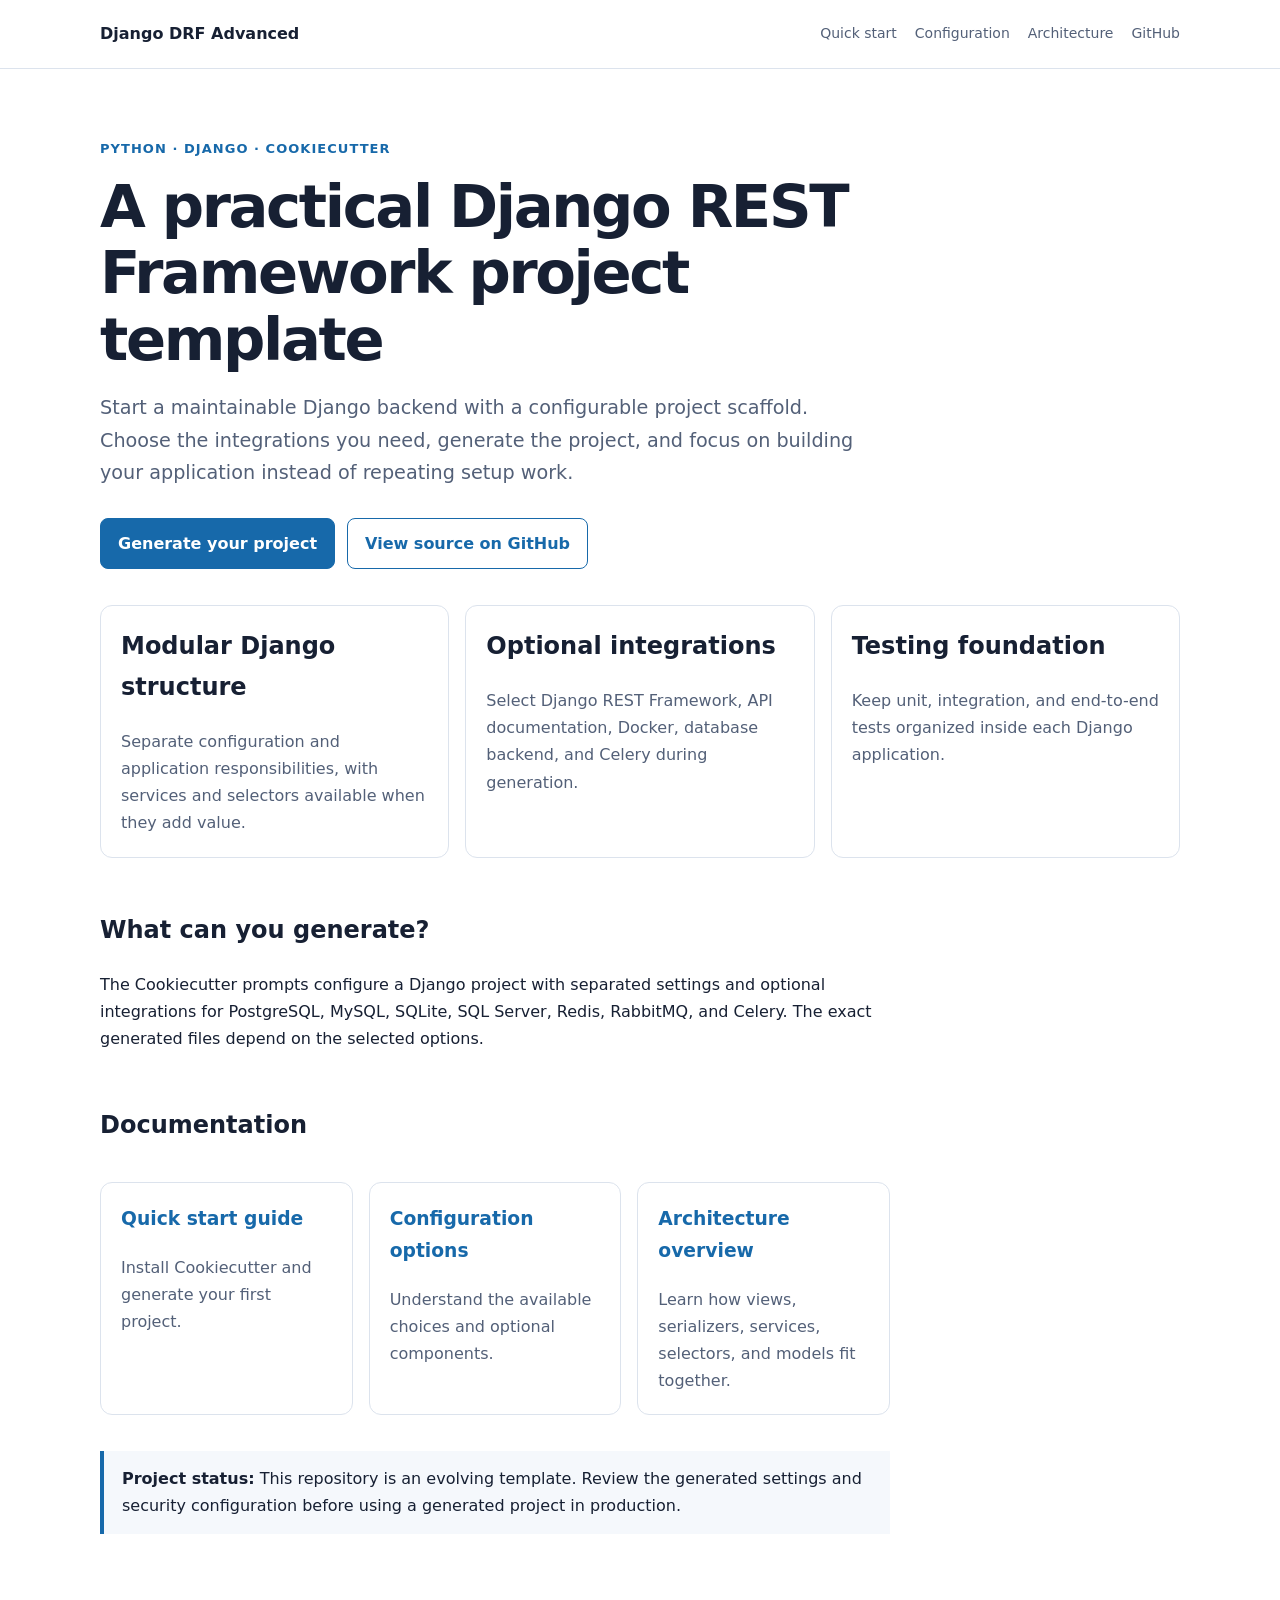
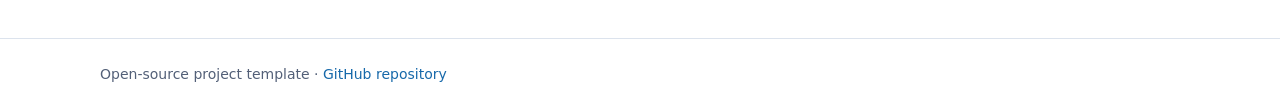
==== docs/index.html @ c94b9cd7 "docs: avoid implying an unselected project license" ====
<!doctype html>
<html lang="en">
<head>
  <meta charset="utf-8">
  <meta name="viewport" content="width=device-width, initial-scale=1">
  <title>Django REST Framework Cookiecutter Template | Django DRF Advanced</title>
  <meta name="description" content="Generate a configurable Django and Django REST Framework project with a modular architecture, optional Docker, Celery, database integrations, and organized tests.">
  <meta name="robots" content="index,follow,max-image-preview:large">
  <link rel="canonical" href="https://vahiddev7.github.io/cookiecutter-django-drf-advanced/">
  <meta property="og:type" content="website">
  <meta property="og:title" content="Django REST Framework Cookiecutter Template">
  <meta property="og:description" content="A configurable Django project template with optional DRF, Docker, Celery, and database integrations.">
  <meta property="og:url" content="https://vahiddev7.github.io/cookiecutter-django-drf-advanced/">
  <meta name="twitter:card" content="summary">
  <link rel="stylesheet" href="assets/site.css">
  <script type="application/ld+json">
  {
    "@context": "https://schema.org",
    "@type": "SoftwareSourceCode",
    "name": "Django DRF Advanced Cookiecutter",
    "description": "A configurable Cookiecutter template for Django and Django REST Framework projects with optional Docker, Celery, and database integrations.",
    "codeRepository": "https://github.com/vahiddev7/cookiecutter-django-drf-advanced",
    "programmingLanguage": ["Python"],
    "runtimePlatform": "Python 3.10+",
    "applicationCategory": "DeveloperApplication",
  }
  </script>
</head>
<body>
<header class="site-header"><div class="header-inner">
  <a class="brand" href="./">Django DRF Advanced</a>
  <nav aria-label="Main navigation"><a href="quickstart.html">Quick start</a><a href="configuration.html">Configuration</a><a href="architecture.html">Architecture</a><a href="https://github.com/vahiddev7/cookiecutter-django-drf-advanced">GitHub</a></nav>
</div></header>
<main><div class="container">
  <section class="hero">
    <p class="eyebrow">Python · Django · Cookiecutter</p>
    <h1>A practical Django REST Framework project template</h1>
    <p class="lead">Start a maintainable Django backend with a configurable project scaffold. Choose the integrations you need, generate the project, and focus on building your application instead of repeating setup work.</p>
    <div class="actions"><a class="button" href="quickstart.html">Generate your project</a><a class="button secondary" href="https://github.com/vahiddev7/cookiecutter-django-drf-advanced">View source on GitHub</a></div>
  </section>
  <section class="grid" aria-label="Template capabilities">
    <article class="card"><h2>Modular Django structure</h2><p>Separate configuration and application responsibilities, with services and selectors available when they add value.</p></article>
    <article class="card"><h2>Optional integrations</h2><p>Select Django REST Framework, API documentation, Docker, database backend, and Celery during generation.</p></article>
    <article class="card"><h2>Testing foundation</h2><p>Keep unit, integration, and end-to-end tests organized inside each Django application.</p></article>
  </section>
  <section class="content">
    <h2>What can you generate?</h2>
    <p>The Cookiecutter prompts configure a Django project with separated settings and optional integrations for PostgreSQL, MySQL, SQLite, SQL Server, Redis, RabbitMQ, and Celery. The exact generated files depend on the selected options.</p>
    <h2>Documentation</h2>
    <div class="grid">
      <article class="card"><h3><a href="quickstart.html">Quick start guide</a></h3><p>Install Cookiecutter and generate your first project.</p></article>
      <article class="card"><h3><a href="configuration.html">Configuration options</a></h3><p>Understand the available choices and optional components.</p></article>
      <article class="card"><h3><a href="architecture.html">Architecture overview</a></h3><p>Learn how views, serializers, services, selectors, and models fit together.</p></article>
    </div>
    <div class="note"><strong>Project status:</strong> This repository is an evolving template. Review the generated settings and security configuration before using a generated project in production.</div>
  </section>
</div></main>
<footer class="site-footer"><div class="container">Open-source project template · <a href="https://github.com/vahiddev7/cookiecutter-django-drf-advanced">GitHub repository</a></div></footer>
</body></html>
---- docs/assets/site.css ----
:root{color-scheme:light;--ink:#172033;--muted:#536078;--line:#dce3ed;--surface:#f5f8fc;--brand:#1769aa;--brand-dark:#104c7d;--code:#101827}*{box-sizing:border-box}html{scroll-behavior:smooth}body{margin:0;background:#fff;color:var(--ink);font:16px/1.7 system-ui,-apple-system,BlinkMacSystemFont,"Segoe UI",sans-serif}a{color:var(--brand);text-decoration:none}a:hover{text-decoration:underline}.site-header{border-bottom:1px solid var(--line);background:#fff}.header-inner,.container{width:min(1080px,calc(100% - 40px));margin:auto}.header-inner{min-height:68px;display:flex;align-items:center;justify-content:space-between;gap:24px}.brand{font-weight:750;color:var(--ink)}nav{display:flex;flex-wrap:wrap;gap:18px;font-size:14px}nav a{color:var(--muted)}main{padding:56px 0 80px}.eyebrow{color:var(--brand);font-size:13px;font-weight:700;letter-spacing:.08em;text-transform:uppercase}.hero{max-width:820px}.hero h1{font-size:clamp(2.2rem,5vw,3.7rem);line-height:1.12;letter-spacing:-.04em;margin:14px 0}.lead{font-size:1.2rem;color:var(--muted);max-width:760px}.actions{display:flex;flex-wrap:wrap;gap:12px;margin:28px 0}.button{display:inline-block;padding:11px 17px;border:1px solid var(--brand);border-radius:8px;background:var(--brand);color:#fff;font-weight:650}.button.secondary{background:#fff;color:var(--brand)}.grid{display:grid;grid-template-columns:repeat(auto-fit,minmax(220px,1fr));gap:16px;margin:36px 0}.card{border:1px solid var(--line);border-radius:12px;padding:20px;background:#fff}.card h2,.card h3{margin-top:0}.card p{color:var(--muted);margin-bottom:0}.content{max-width:790px}.content h1{font-size:2.5rem;line-height:1.2;letter-spacing:-.03em}.content h2{margin-top:2.2em}.content li{margin:.35em 0}pre{overflow:auto;padding:18px;border-radius:10px;background:var(--code);color:#e7edf7;font-size:14px;line-height:1.6}code{font-family:ui-monospace,SFMono-Regular,Consolas,monospace}p code,li code{background:var(--surface);padding:.15em .35em;border-radius:4px}.note{border-left:4px solid var(--brand);background:var(--surface);padding:14px 18px;margin:24px 0}.site-footer{border-top:1px solid var(--line);padding:24px 0;color:var(--muted);font-size:14px}.breadcrumbs{font-size:14px;color:var(--muted);margin-bottom:20px}@media(max-width:640px){.header-inner{align-items:flex-start;flex-direction:column;padding:16px 0}.header-inner nav{gap:12px}main{padding-top:36px}}
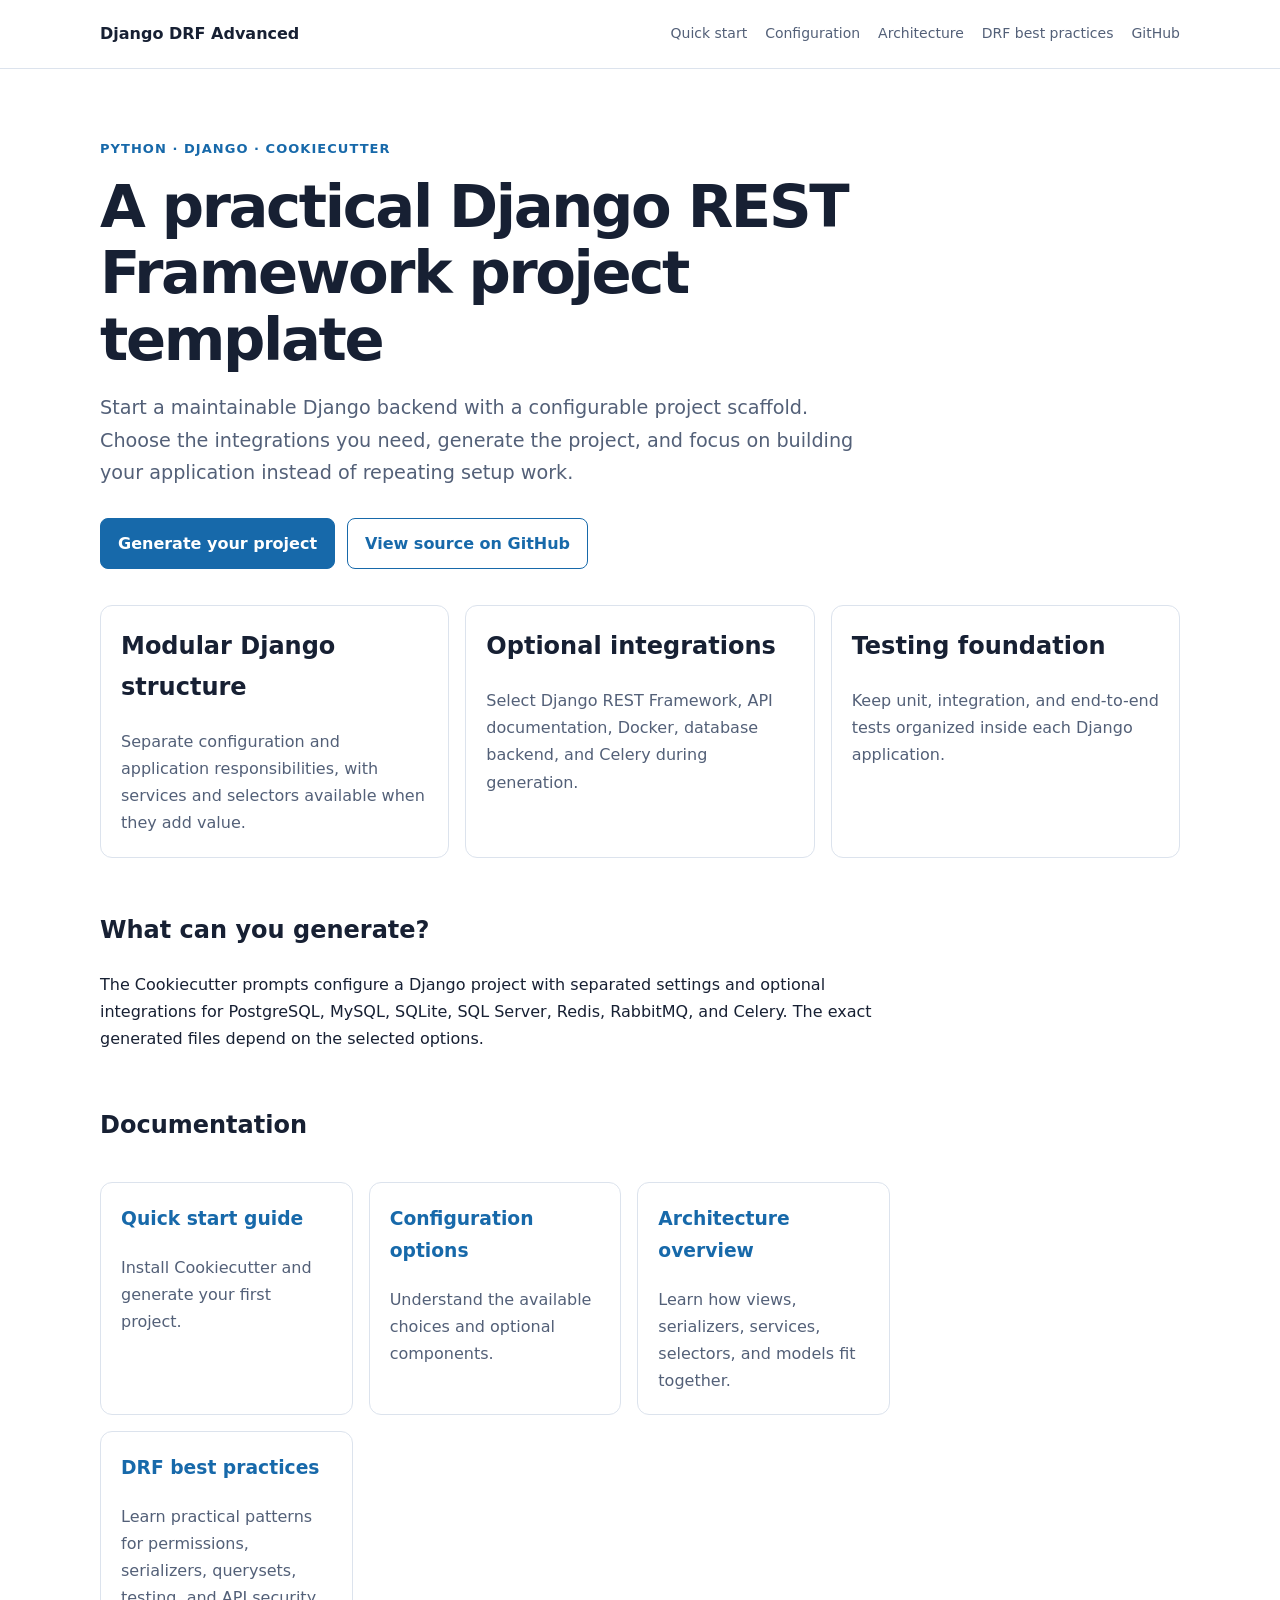
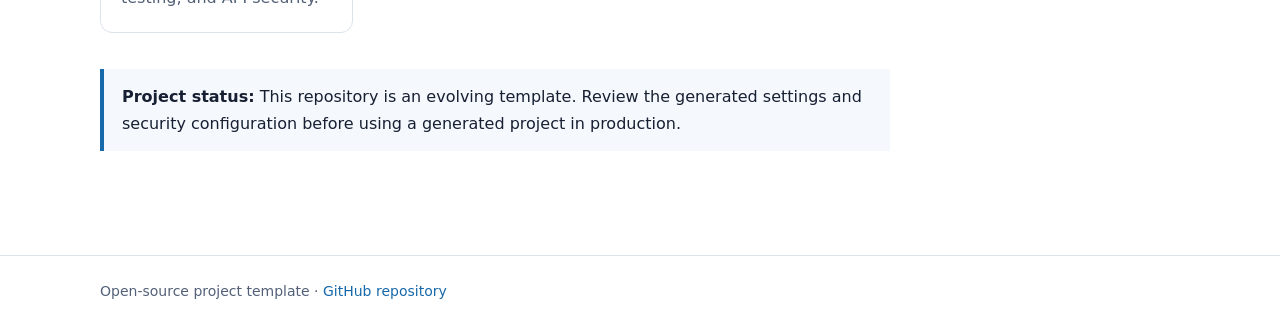
==== commit 666e2f4d: "Link DRF best practices guide from documentation home" ====
--- a/docs/index.html
+++ b/docs/index.html
@@ -3,6 +3,7 @@
 <head>
   <meta charset="utf-8">
   <meta name="viewport" content="width=device-width, initial-scale=1">
+  <meta name="google-site-verification" content="gQjxbUO_os3JFua4T_cHEDO8AVXbyuTZVgLGHWlQlFA">
   <title>Django REST Framework Cookiecutter Template | Django DRF Advanced</title>
   <meta name="description" content="Generate a configurable Django and Django REST Framework project with a modular architecture, optional Docker, Celery, database integrations, and organized tests.">
   <meta name="robots" content="index,follow,max-image-preview:large">
@@ -22,14 +23,14 @@
     "codeRepository": "https://github.com/vahiddev7/cookiecutter-django-drf-advanced",
     "programmingLanguage": ["Python"],
     "runtimePlatform": "Python 3.10+",
-    "applicationCategory": "DeveloperApplication",
+    "applicationCategory": "DeveloperApplication"
   }
   </script>
 </head>
 <body>
 <header class="site-header"><div class="header-inner">
   <a class="brand" href="./">Django DRF Advanced</a>
-  <nav aria-label="Main navigation"><a href="quickstart.html">Quick start</a><a href="configuration.html">Configuration</a><a href="architecture.html">Architecture</a><a href="https://github.com/vahiddev7/cookiecutter-django-drf-advanced">GitHub</a></nav>
+  <nav aria-label="Main navigation"><a href="quickstart.html">Quick start</a><a href="configuration.html">Configuration</a><a href="architecture.html">Architecture</a><a href="drf-best-practices.html">DRF best practices</a><a href="https://github.com/vahiddev7/cookiecutter-django-drf-advanced">GitHub</a></nav>
 </div></header>
 <main><div class="container">
   <section class="hero">
@@ -51,6 +52,7 @@
       <article class="card"><h3><a href="quickstart.html">Quick start guide</a></h3><p>Install Cookiecutter and generate your first project.</p></article>
       <article class="card"><h3><a href="configuration.html">Configuration options</a></h3><p>Understand the available choices and optional components.</p></article>
       <article class="card"><h3><a href="architecture.html">Architecture overview</a></h3><p>Learn how views, serializers, services, selectors, and models fit together.</p></article>
+      <article class="card"><h3><a href="drf-best-practices.html">DRF best practices</a></h3><p>Learn practical patterns for permissions, serializers, querysets, testing, and API security.</p></article>
     </div>
     <div class="note"><strong>Project status:</strong> This repository is an evolving template. Review the generated settings and security configuration before using a generated project in production.</div>
   </section>
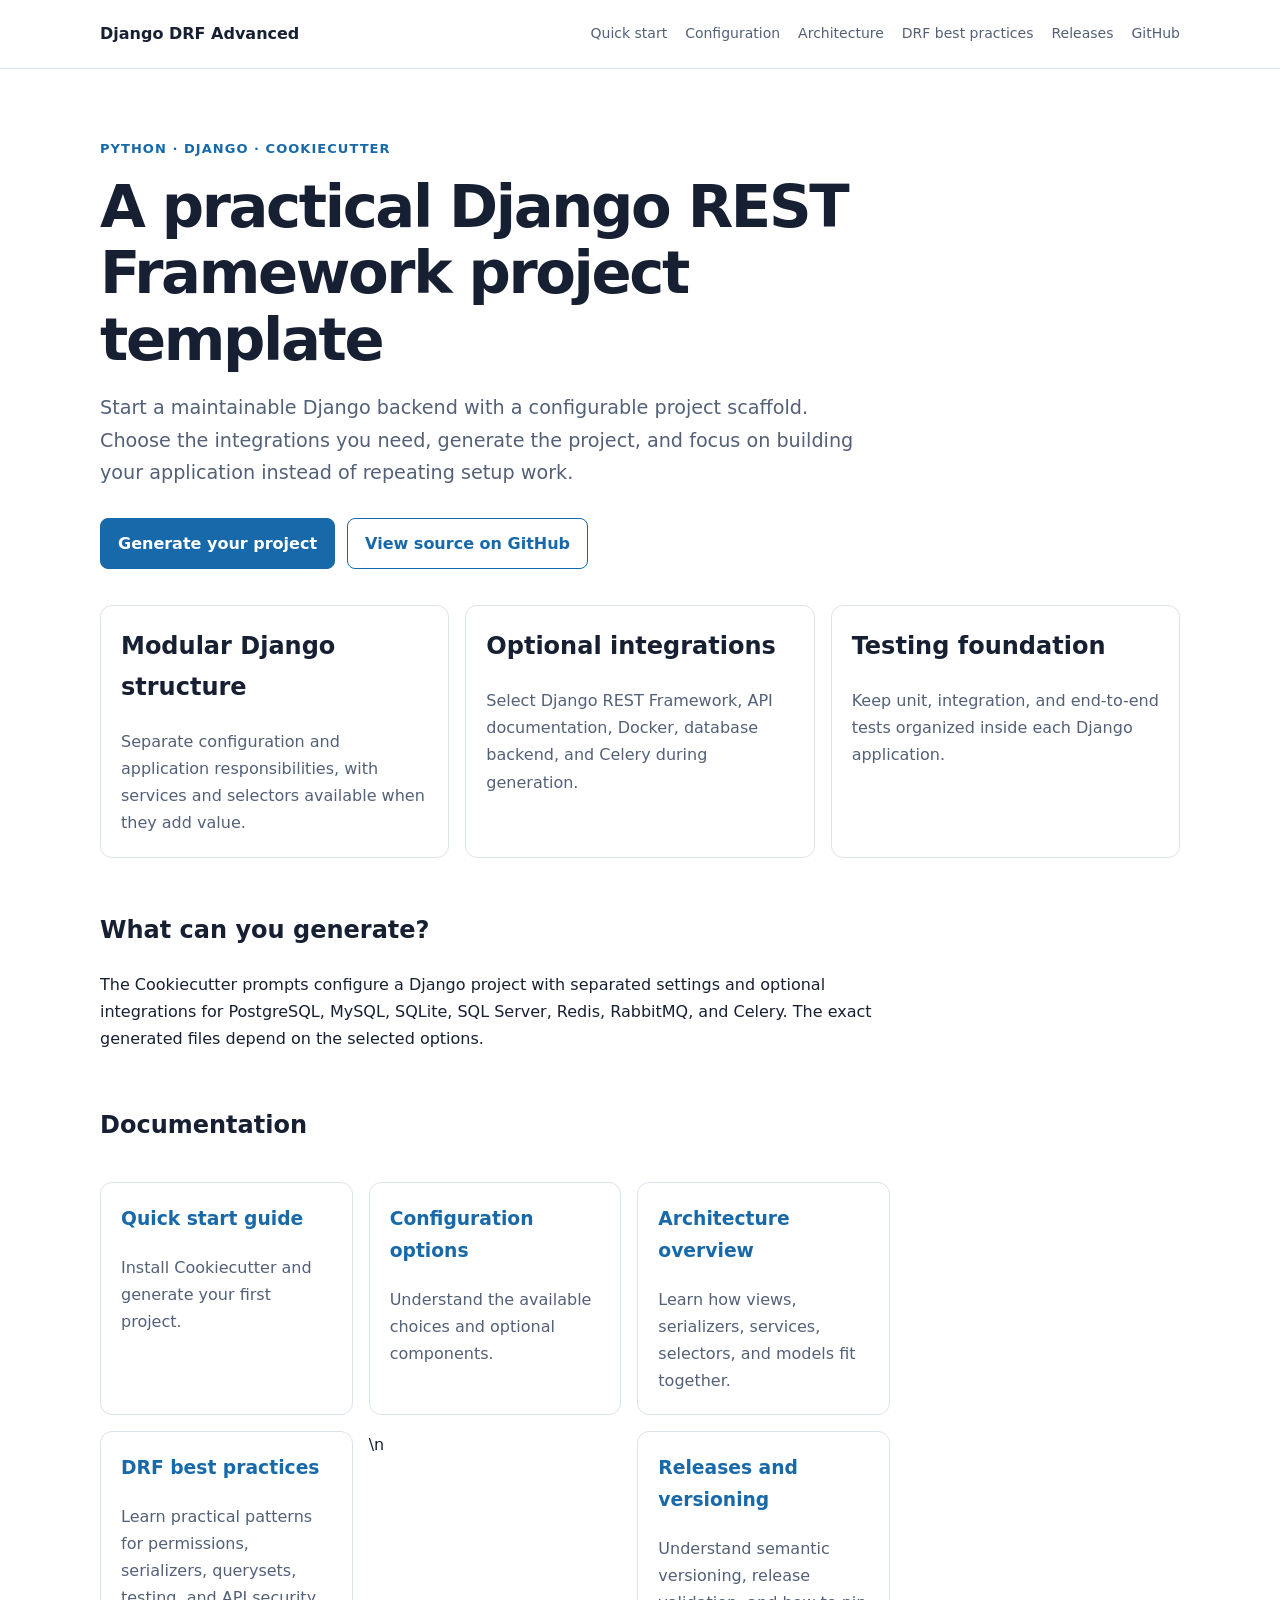
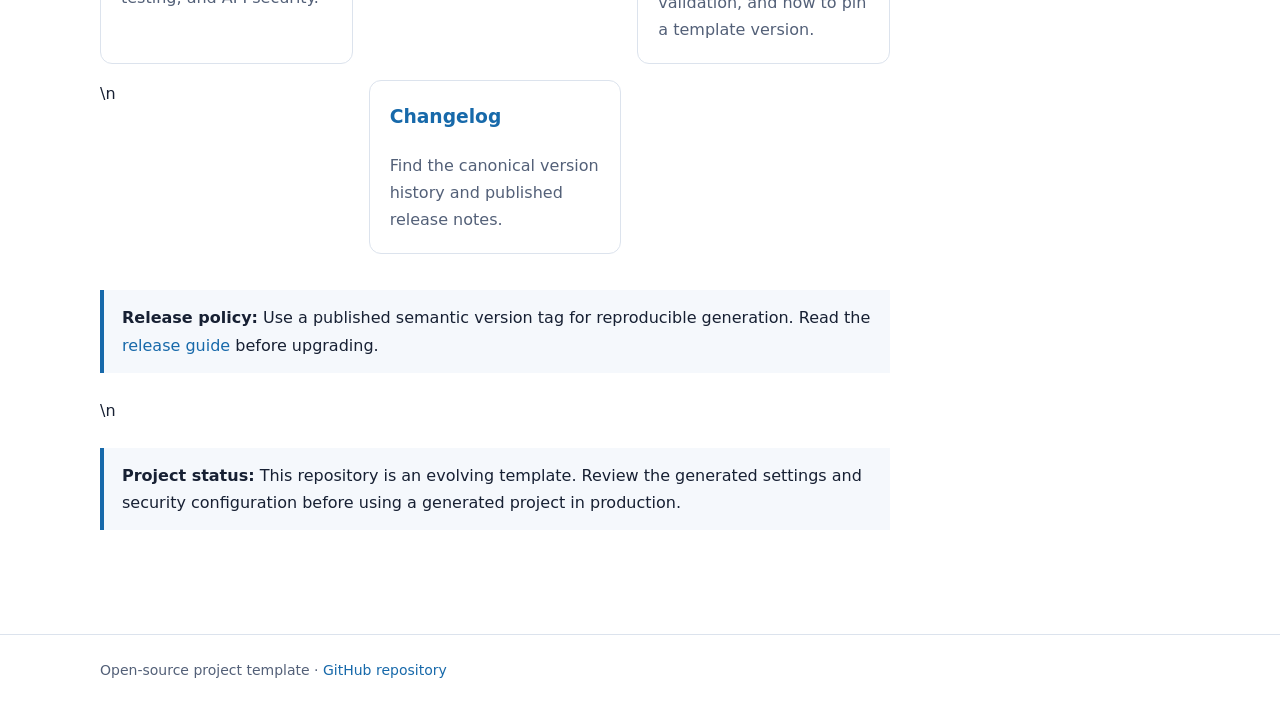
==== commit 80d3ab81: "docs(release): improve docs/index.html" ====
--- a/docs/index.html
+++ b/docs/index.html
@@ -30,7 +30,7 @@
 <body>
 <header class="site-header"><div class="header-inner">
   <a class="brand" href="./">Django DRF Advanced</a>
-  <nav aria-label="Main navigation"><a href="quickstart.html">Quick start</a><a href="configuration.html">Configuration</a><a href="architecture.html">Architecture</a><a href="drf-best-practices.html">DRF best practices</a><a href="https://github.com/vahiddev7/cookiecutter-django-drf-advanced">GitHub</a></nav>
+  <nav aria-label="Main navigation"><a href="quickstart.html">Quick start</a><a href="configuration.html">Configuration</a><a href="architecture.html">Architecture</a><a href="drf-best-practices.html">DRF best practices</a><a href="releasing.html">Releases</a><a href="https://github.com/vahiddev7/cookiecutter-django-drf-advanced">GitHub</a></nav>
 </div></header>
 <main><div class="container">
   <section class="hero">
@@ -52,9 +52,9 @@
       <article class="card"><h3><a href="quickstart.html">Quick start guide</a></h3><p>Install Cookiecutter and generate your first project.</p></article>
       <article class="card"><h3><a href="configuration.html">Configuration options</a></h3><p>Understand the available choices and optional components.</p></article>
       <article class="card"><h3><a href="architecture.html">Architecture overview</a></h3><p>Learn how views, serializers, services, selectors, and models fit together.</p></article>
-      <article class="card"><h3><a href="drf-best-practices.html">DRF best practices</a></h3><p>Learn practical patterns for permissions, serializers, querysets, testing, and API security.</p></article>
+      <article class="card"><h3><a href="drf-best-practices.html">DRF best practices</a></h3><p>Learn practical patterns for permissions, serializers, querysets, testing, and API security.</p></article>\n      <article class="card"><h3><a href="releasing.html">Releases and versioning</a></h3><p>Understand semantic versioning, release validation, and how to pin a template version.</p></article>\n      <article class="card"><h3><a href="CHANGELOG.html">Changelog</a></h3><p>Find the canonical version history and published release notes.</p></article>
     </div>
-    <div class="note"><strong>Project status:</strong> This repository is an evolving template. Review the generated settings and security configuration before using a generated project in production.</div>
+    <div class="note"><strong>Release policy:</strong> Use a published semantic version tag for reproducible generation. Read the <a href="releasing.html">release guide</a> before upgrading. </div>\n    <div class="note"><strong>Project status:</strong> This repository is an evolving template. Review the generated settings and security configuration before using a generated project in production.</div>
   </section>
 </div></main>
 <footer class="site-footer"><div class="container">Open-source project template · <a href="https://github.com/vahiddev7/cookiecutter-django-drf-advanced">GitHub repository</a></div></footer>
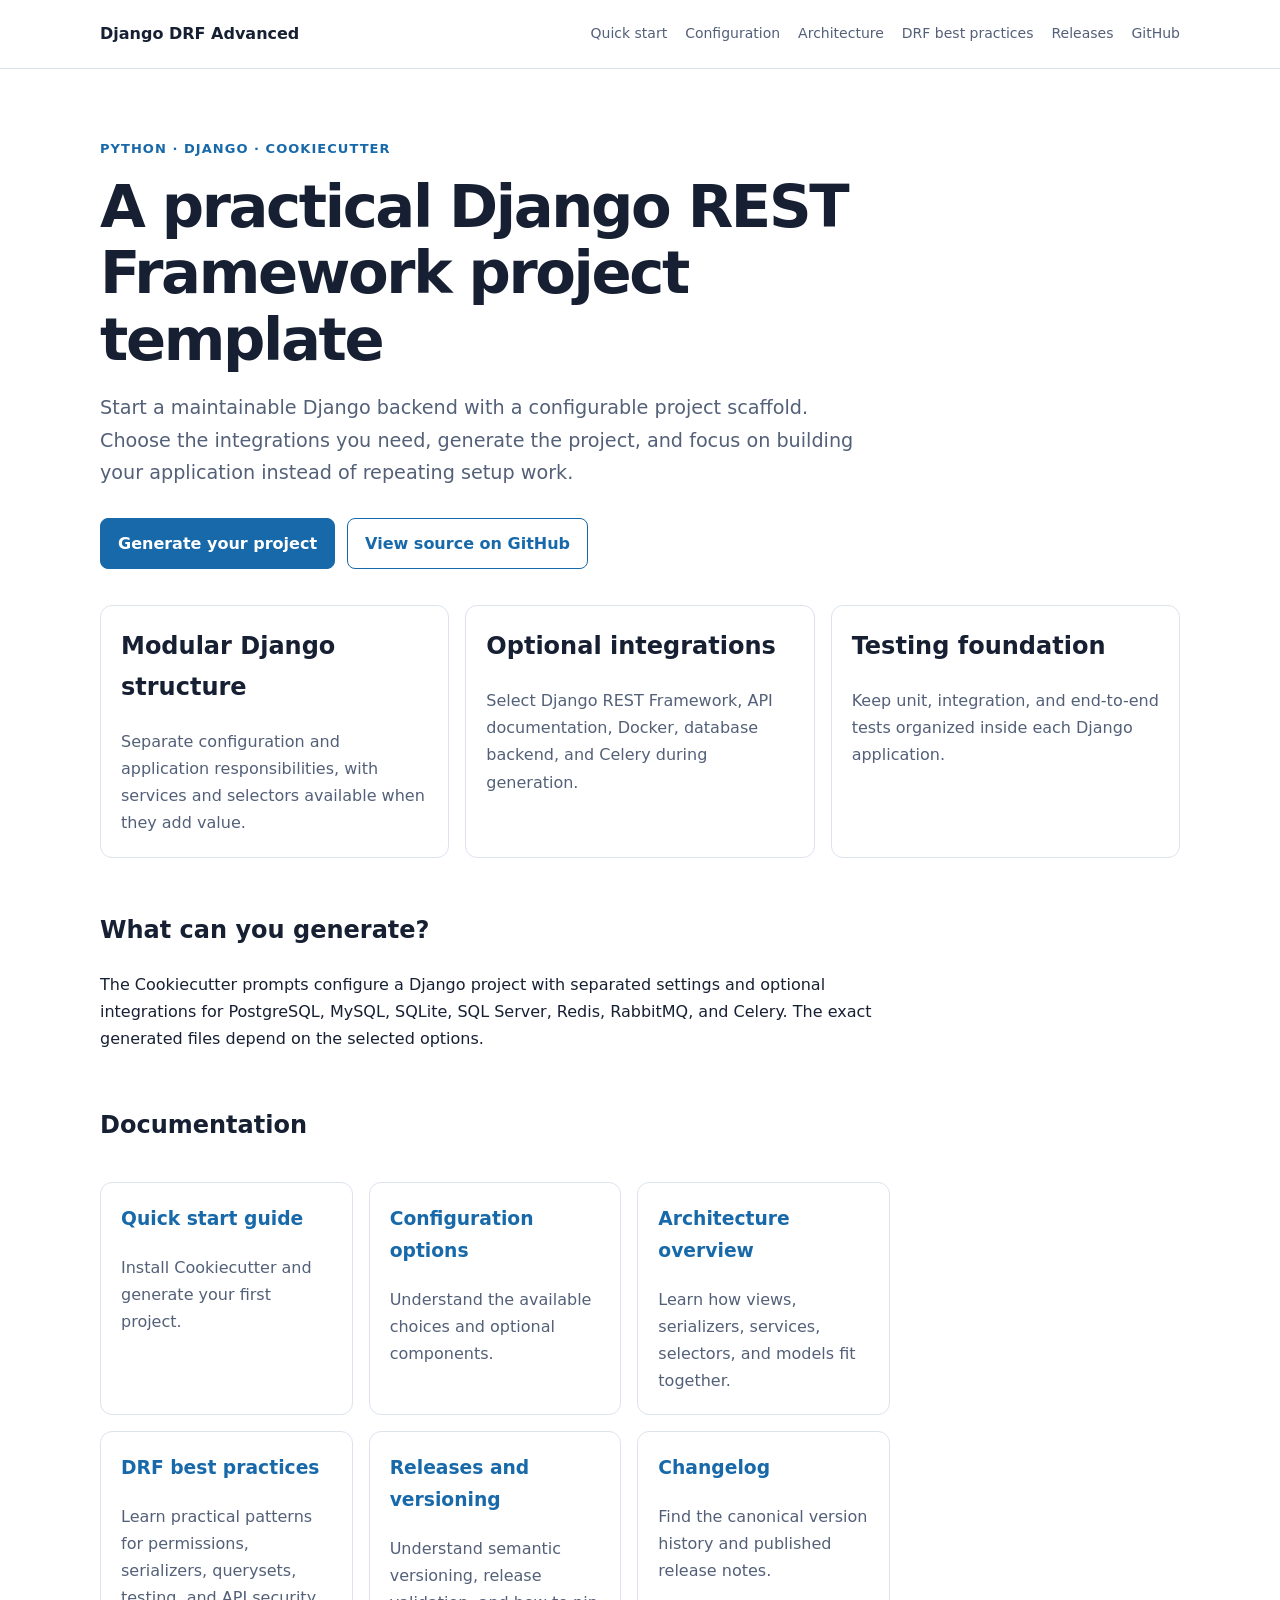
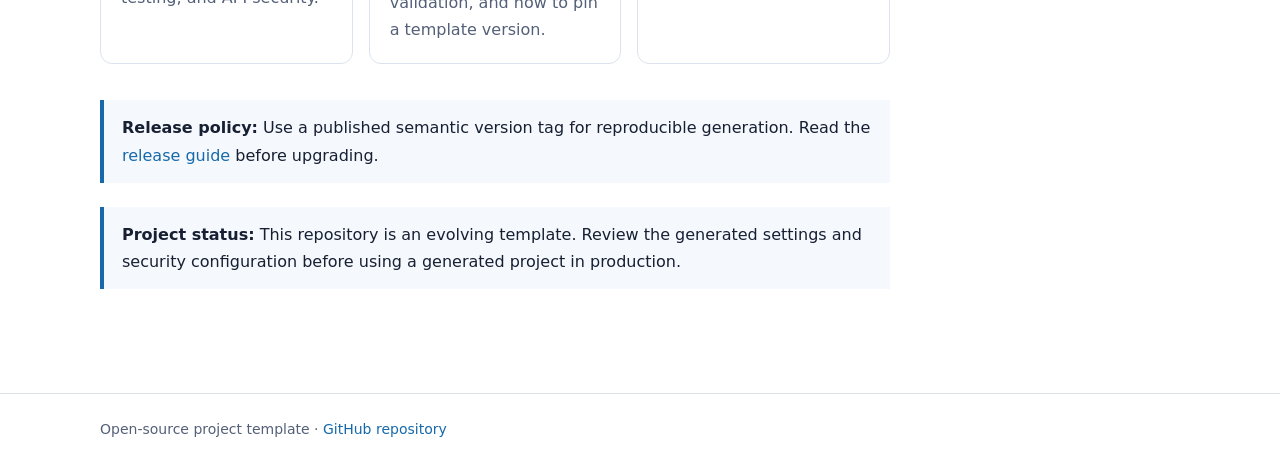
==== commit 11948228: "fix(docs): normalize formatting in docs/index.html" ====
--- a/docs/index.html
+++ b/docs/index.html
@@ -52,9 +52,12 @@
       <article class="card"><h3><a href="quickstart.html">Quick start guide</a></h3><p>Install Cookiecutter and generate your first project.</p></article>
       <article class="card"><h3><a href="configuration.html">Configuration options</a></h3><p>Understand the available choices and optional components.</p></article>
       <article class="card"><h3><a href="architecture.html">Architecture overview</a></h3><p>Learn how views, serializers, services, selectors, and models fit together.</p></article>
-      <article class="card"><h3><a href="drf-best-practices.html">DRF best practices</a></h3><p>Learn practical patterns for permissions, serializers, querysets, testing, and API security.</p></article>\n      <article class="card"><h3><a href="releasing.html">Releases and versioning</a></h3><p>Understand semantic versioning, release validation, and how to pin a template version.</p></article>\n      <article class="card"><h3><a href="CHANGELOG.html">Changelog</a></h3><p>Find the canonical version history and published release notes.</p></article>
+      <article class="card"><h3><a href="drf-best-practices.html">DRF best practices</a></h3><p>Learn practical patterns for permissions, serializers, querysets, testing, and API security.</p></article>
+      <article class="card"><h3><a href="releasing.html">Releases and versioning</a></h3><p>Understand semantic versioning, release validation, and how to pin a template version.</p></article>
+      <article class="card"><h3><a href="changelog.html">Changelog</a></h3><p>Find the canonical version history and published release notes.</p></article>
     </div>
-    <div class="note"><strong>Release policy:</strong> Use a published semantic version tag for reproducible generation. Read the <a href="releasing.html">release guide</a> before upgrading. </div>\n    <div class="note"><strong>Project status:</strong> This repository is an evolving template. Review the generated settings and security configuration before using a generated project in production.</div>
+    <div class="note"><strong>Release policy:</strong> Use a published semantic version tag for reproducible generation. Read the <a href="releasing.html">release guide</a> before upgrading. </div>
+    <div class="note"><strong>Project status:</strong> This repository is an evolving template. Review the generated settings and security configuration before using a generated project in production.</div>
   </section>
 </div></main>
 <footer class="site-footer"><div class="container">Open-source project template · <a href="https://github.com/vahiddev7/cookiecutter-django-drf-advanced">GitHub repository</a></div></footer>
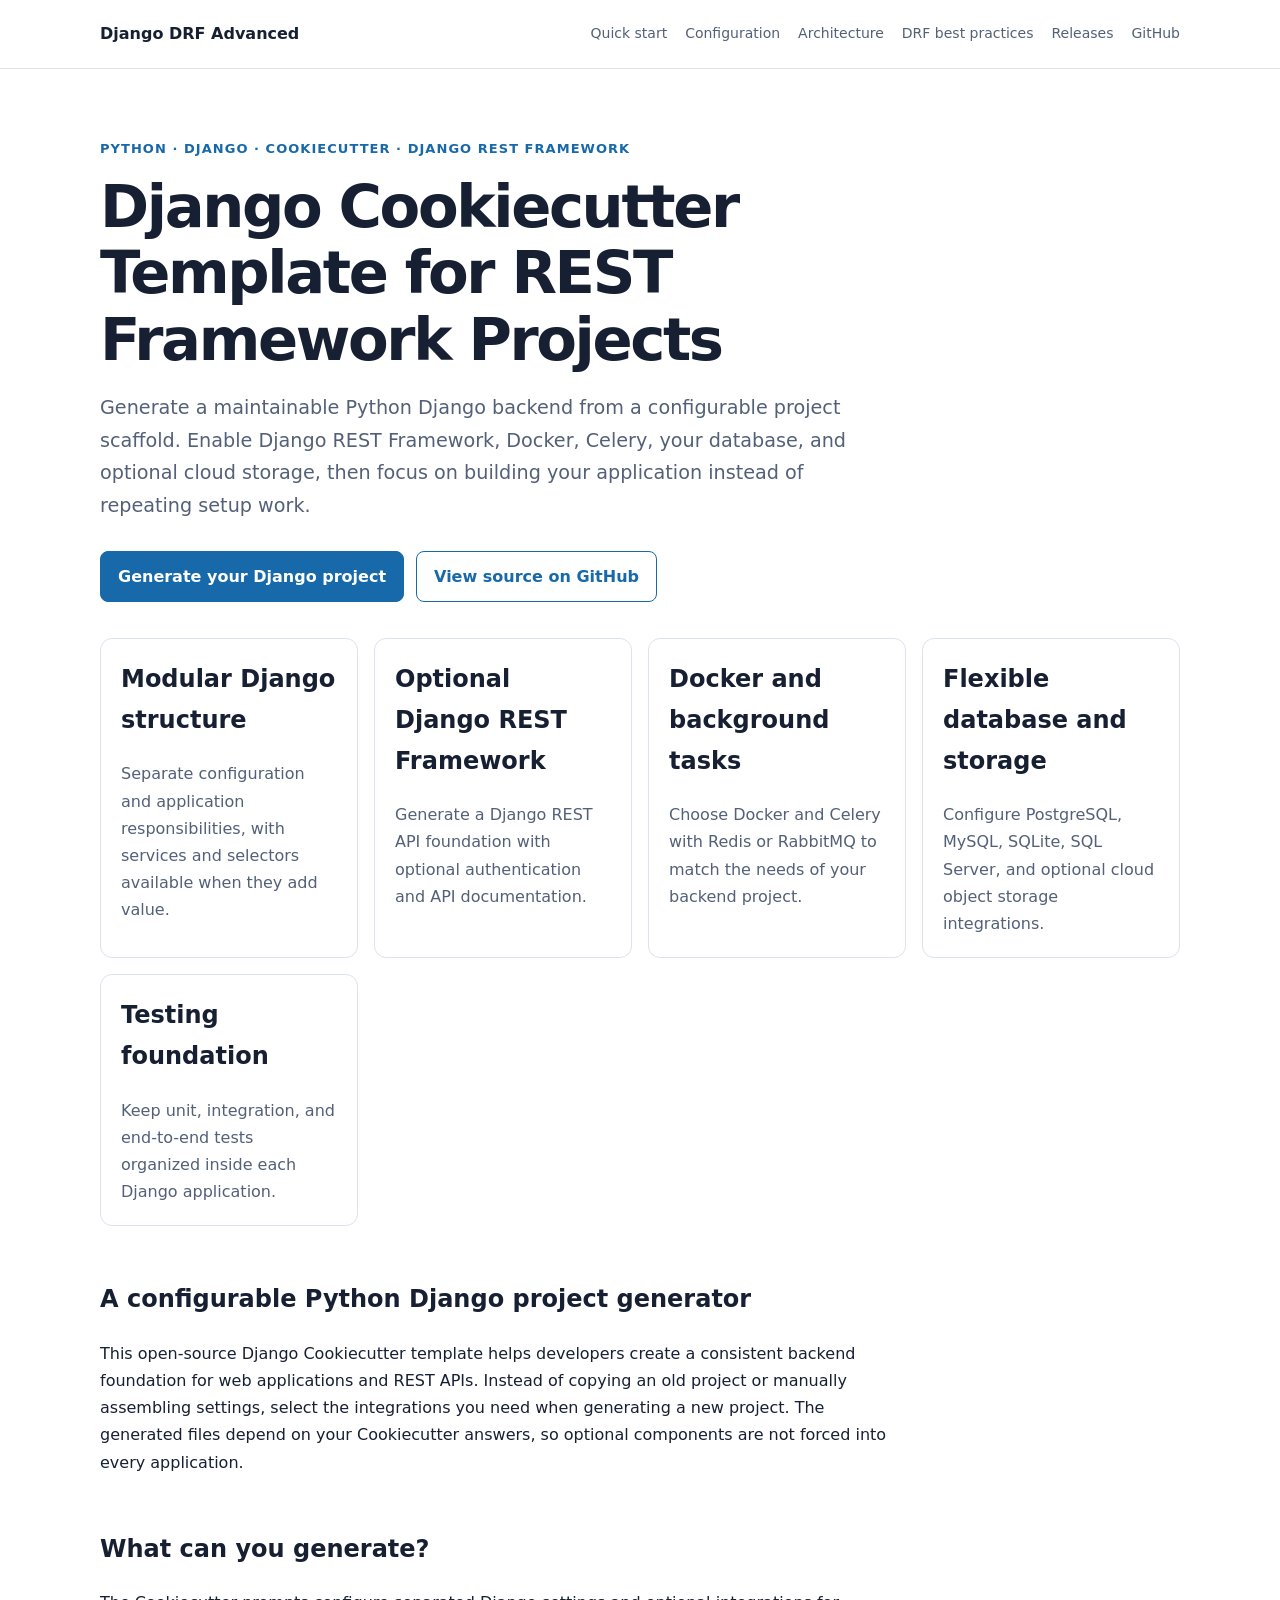
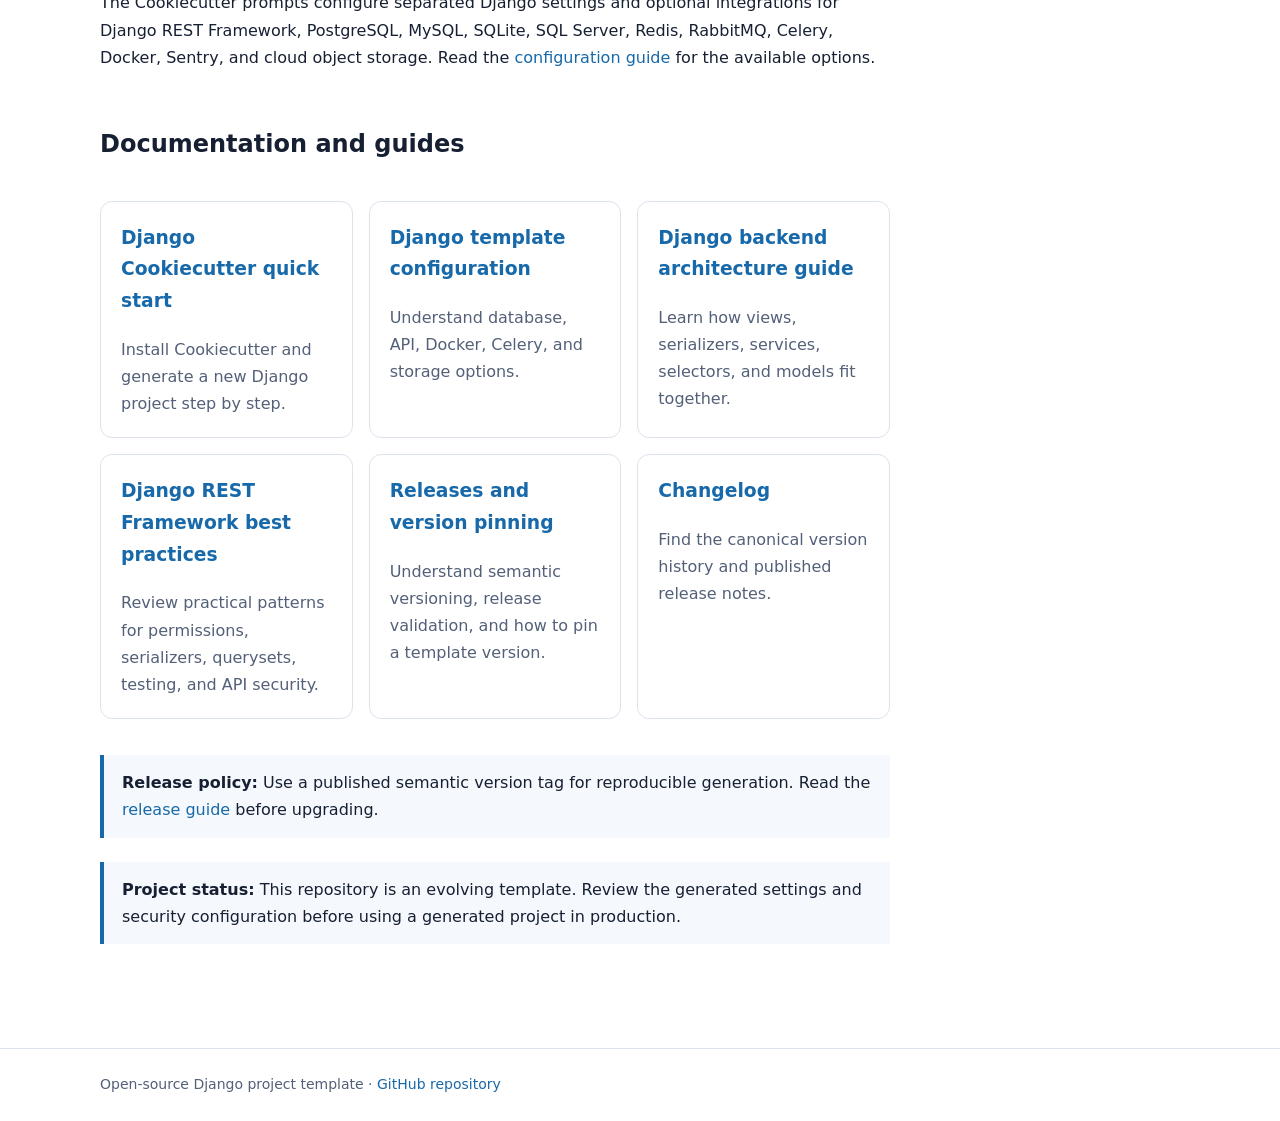
==== commit 782cbdab: "Improve SEO content and metadata" ====
--- a/docs/index.html
+++ b/docs/index.html
@@ -4,26 +4,45 @@
   <meta charset="utf-8">
   <meta name="viewport" content="width=device-width, initial-scale=1">
   <meta name="google-site-verification" content="gQjxbUO_os3JFua4T_cHEDO8AVXbyuTZVgLGHWlQlFA">
-  <title>Django REST Framework Cookiecutter Template | Django DRF Advanced</title>
-  <meta name="description" content="Generate a configurable Django and Django REST Framework project with a modular architecture, optional Docker, Celery, database integrations, and organized tests.">
+  <title>Django Cookiecutter Template for Django REST Framework | Django DRF Advanced</title>
+  <meta name="description" content="Generate a configurable Django project with this Python Cookiecutter template. Add Django REST Framework, Docker, Celery, PostgreSQL, cloud storage, and modular app structure.">
   <meta name="robots" content="index,follow,max-image-preview:large">
   <link rel="canonical" href="https://vahiddev7.github.io/cookiecutter-django-drf-advanced/">
   <meta property="og:type" content="website">
-  <meta property="og:title" content="Django REST Framework Cookiecutter Template">
-  <meta property="og:description" content="A configurable Django project template with optional DRF, Docker, Celery, and database integrations.">
+  <meta property="og:site_name" content="Django DRF Advanced Cookiecutter">
+  <meta property="og:title" content="Django Cookiecutter Template for Django REST Framework">
+  <meta property="og:description" content="Generate a configurable Python Django backend with optional DRF, Docker, Celery, database integrations, cloud storage, and modular architecture.">
   <meta property="og:url" content="https://vahiddev7.github.io/cookiecutter-django-drf-advanced/">
+  <meta property="og:locale" content="en_US">
   <meta name="twitter:card" content="summary">
+  <meta name="twitter:title" content="Django Cookiecutter Template for Django REST Framework">
+  <meta name="twitter:description" content="A configurable Django and DRF project generator with Docker, Celery, database, and storage options.">
   <link rel="stylesheet" href="assets/site.css">
   <script type="application/ld+json">
   {
     "@context": "https://schema.org",
-    "@type": "SoftwareSourceCode",
-    "name": "Django DRF Advanced Cookiecutter",
-    "description": "A configurable Cookiecutter template for Django and Django REST Framework projects with optional Docker, Celery, and database integrations.",
-    "codeRepository": "https://github.com/vahiddev7/cookiecutter-django-drf-advanced",
-    "programmingLanguage": ["Python"],
-    "runtimePlatform": "Python 3.10+",
-    "applicationCategory": "DeveloperApplication"
+    "@graph": [
+      {
+        "@type": "WebSite",
+        "@id": "https://vahiddev7.github.io/cookiecutter-django-drf-advanced/#website",
+        "url": "https://vahiddev7.github.io/cookiecutter-django-drf-advanced/",
+        "name": "Django DRF Advanced Cookiecutter",
+        "inLanguage": "en"
+      },
+      {
+        "@type": "SoftwareSourceCode",
+        "@id": "https://vahiddev7.github.io/cookiecutter-django-drf-advanced/#software",
+        "name": "Django DRF Advanced Cookiecutter",
+        "alternateName": ["Django Cookiecutter Template", "Django REST Framework Cookiecutter"],
+        "description": "A configurable Cookiecutter template for generating Python Django backend projects with optional Django REST Framework, Docker, Celery, database integrations, and cloud object storage.",
+        "url": "https://vahiddev7.github.io/cookiecutter-django-drf-advanced/",
+        "codeRepository": "https://github.com/vahiddev7/cookiecutter-django-drf-advanced",
+        "programmingLanguage": "Python",
+        "runtimePlatform": "Python 3.10+",
+        "applicationCategory": "DeveloperApplication",
+        "isPartOf": {"@id": "https://vahiddev7.github.io/cookiecutter-django-drf-advanced/#website"}
+      }
+    ]
   }
   </script>
 </head>
@@ -34,31 +53,35 @@
 </div></header>
 <main><div class="container">
   <section class="hero">
-    <p class="eyebrow">Python · Django · Cookiecutter</p>
-    <h1>A practical Django REST Framework project template</h1>
-    <p class="lead">Start a maintainable Django backend with a configurable project scaffold. Choose the integrations you need, generate the project, and focus on building your application instead of repeating setup work.</p>
-    <div class="actions"><a class="button" href="quickstart.html">Generate your project</a><a class="button secondary" href="https://github.com/vahiddev7/cookiecutter-django-drf-advanced">View source on GitHub</a></div>
+    <p class="eyebrow">Python · Django · Cookiecutter · Django REST Framework</p>
+    <h1>Django Cookiecutter Template for REST Framework Projects</h1>
+    <p class="lead">Generate a maintainable Python Django backend from a configurable project scaffold. Enable Django REST Framework, Docker, Celery, your database, and optional cloud storage, then focus on building your application instead of repeating setup work.</p>
+    <div class="actions"><a class="button" href="quickstart.html">Generate your Django project</a><a class="button secondary" href="https://github.com/vahiddev7/cookiecutter-django-drf-advanced">View source on GitHub</a></div>
   </section>
   <section class="grid" aria-label="Template capabilities">
     <article class="card"><h2>Modular Django structure</h2><p>Separate configuration and application responsibilities, with services and selectors available when they add value.</p></article>
-    <article class="card"><h2>Optional integrations</h2><p>Select Django REST Framework, API documentation, Docker, database backend, and Celery during generation.</p></article>
+    <article class="card"><h2>Optional Django REST Framework</h2><p>Generate a Django REST API foundation with optional authentication and API documentation.</p></article>
+    <article class="card"><h2>Docker and background tasks</h2><p>Choose Docker and Celery with Redis or RabbitMQ to match the needs of your backend project.</p></article>
+    <article class="card"><h2>Flexible database and storage</h2><p>Configure PostgreSQL, MySQL, SQLite, SQL Server, and optional cloud object storage integrations.</p></article>
     <article class="card"><h2>Testing foundation</h2><p>Keep unit, integration, and end-to-end tests organized inside each Django application.</p></article>
   </section>
   <section class="content">
+    <h2>A configurable Python Django project generator</h2>
+    <p>This open-source Django Cookiecutter template helps developers create a consistent backend foundation for web applications and REST APIs. Instead of copying an old project or manually assembling settings, select the integrations you need when generating a new project. The generated files depend on your Cookiecutter answers, so optional components are not forced into every application.</p>
     <h2>What can you generate?</h2>
-    <p>The Cookiecutter prompts configure a Django project with separated settings and optional integrations for PostgreSQL, MySQL, SQLite, SQL Server, Redis, RabbitMQ, and Celery. The exact generated files depend on the selected options.</p>
-    <h2>Documentation</h2>
+    <p>The Cookiecutter prompts configure separated Django settings and optional integrations for Django REST Framework, PostgreSQL, MySQL, SQLite, SQL Server, Redis, RabbitMQ, Celery, Docker, Sentry, and cloud object storage. Read the <a href="configuration.html">configuration guide</a> for the available options.</p>
+    <h2>Documentation and guides</h2>
     <div class="grid">
-      <article class="card"><h3><a href="quickstart.html">Quick start guide</a></h3><p>Install Cookiecutter and generate your first project.</p></article>
-      <article class="card"><h3><a href="configuration.html">Configuration options</a></h3><p>Understand the available choices and optional components.</p></article>
-      <article class="card"><h3><a href="architecture.html">Architecture overview</a></h3><p>Learn how views, serializers, services, selectors, and models fit together.</p></article>
-      <article class="card"><h3><a href="drf-best-practices.html">DRF best practices</a></h3><p>Learn practical patterns for permissions, serializers, querysets, testing, and API security.</p></article>
-      <article class="card"><h3><a href="releasing.html">Releases and versioning</a></h3><p>Understand semantic versioning, release validation, and how to pin a template version.</p></article>
+      <article class="card"><h3><a href="quickstart.html">Django Cookiecutter quick start</a></h3><p>Install Cookiecutter and generate a new Django project step by step.</p></article>
+      <article class="card"><h3><a href="configuration.html">Django template configuration</a></h3><p>Understand database, API, Docker, Celery, and storage options.</p></article>
+      <article class="card"><h3><a href="architecture.html">Django backend architecture guide</a></h3><p>Learn how views, serializers, services, selectors, and models fit together.</p></article>
+      <article class="card"><h3><a href="drf-best-practices.html">Django REST Framework best practices</a></h3><p>Review practical patterns for permissions, serializers, querysets, testing, and API security.</p></article>
+      <article class="card"><h3><a href="releasing.html">Releases and version pinning</a></h3><p>Understand semantic versioning, release validation, and how to pin a template version.</p></article>
       <article class="card"><h3><a href="changelog.html">Changelog</a></h3><p>Find the canonical version history and published release notes.</p></article>
     </div>
-    <div class="note"><strong>Release policy:</strong> Use a published semantic version tag for reproducible generation. Read the <a href="releasing.html">release guide</a> before upgrading. </div>
+    <div class="note"><strong>Release policy:</strong> Use a published semantic version tag for reproducible generation. Read the <a href="releasing.html">release guide</a> before upgrading.</div>
     <div class="note"><strong>Project status:</strong> This repository is an evolving template. Review the generated settings and security configuration before using a generated project in production.</div>
   </section>
 </div></main>
-<footer class="site-footer"><div class="container">Open-source project template · <a href="https://github.com/vahiddev7/cookiecutter-django-drf-advanced">GitHub repository</a></div></footer>
+<footer class="site-footer"><div class="container">Open-source Django project template · <a href="https://github.com/vahiddev7/cookiecutter-django-drf-advanced">GitHub repository</a></div></footer>
 </body></html>
